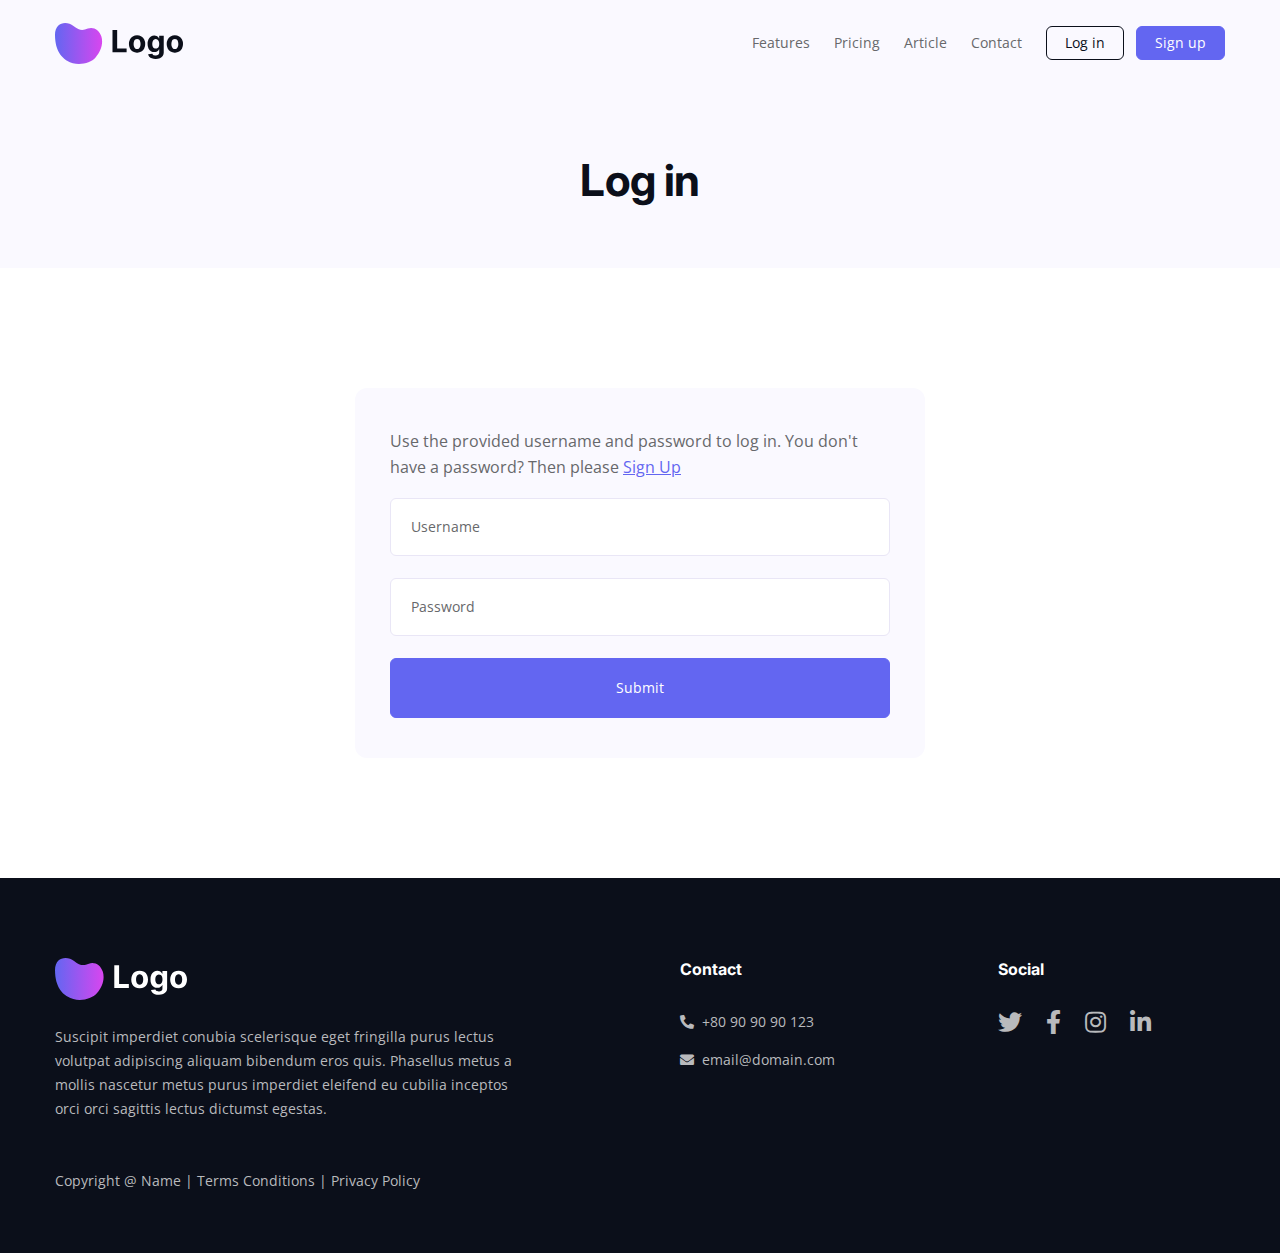
==== Desktop/ADAM/web/log-in.html @ b4df1eb5 "process 1" ====
<!DOCTYPE html>
<html lang="en">
  <head>
    <meta charset="utf-8">
    <meta name="viewport" content="width=device-width, initial-scale=1, shrink-to-fit=no">
    
    <!-- SEO Meta Tags -->
    <meta name="description" content="Your description">
    <meta name="author" content="Your name">

    <!-- OG Meta Tags to improve the way the post looks when you share the page on Facebook, Twitter, LinkedIn -->
    <meta property="og:site_name" content=""> <!-- website name -->
    <meta property="og:site" content=""> <!-- website link -->
    <meta property="og:title" content=""> <!-- title shown in the actual shared post -->
    <meta property="og:description" content=""> <!-- description shown in the actual shared post -->
    <meta property="og:image" content=""> <!-- image link, make sure it's jpg -->
    <meta property="og:url" content=""> <!-- where do you want your post to link to -->
    <meta name="twitter:card" content="summary_large_image"> <!-- to have large image post format in Twitter -->

    <!-- Webpage Title -->
    <title>Log in</title>
    
    <!-- Styles -->
    <link href="https://fonts.googleapis.com/css2?family=Inter:wght@700&family=Open+Sans:wght@400;700&display=swap" rel="stylesheet">
    <link href="css/fontawesome-all.min.css" rel="stylesheet">
    <link href="css/styles.css" rel="stylesheet">
    
    <!-- Favicon  -->
    <link rel="icon" href="images/favicon.png">
  </head>
  <body>
    <!-- Navigation -->
    <nav>
      <div class="container-prim">
        <!-- Image Logo -->
        <a class="logo-image" href="index.html"><img src="images/logo.svg" alt="alternative"></a>

        <!-- Text Logo - Use this if you don't have a graphic logo -->
        <!-- <a class="logo-text" href="index.html">Name</a> -->

        <div class="hamburger">
          <div class="line"></div>
          <div class="line"></div>
          <div class="line"></div>
        </div> <!-- end of hamburger -->

        <div class="navbar">
          <ul>
            <li><a href="features.html">Features</a></li>
            <li><a href="pricing.html">Pricing</a></li>
            <li><a href="article.html">Article</a></li>
            <li><a href="contact.html">Contact</a></li>
          </ul>
          <div class="access-buttons">
            <a class="btn btn-outline btn-sm" href="log-in.html">Log in</a>
            <a class="btn btn-sm" href="sign-up.html">Sign up</a>
          </div>
        </div> <!-- end of navbar -->
      </div> <!-- end of container-prim -->
    </nav> <!-- end of nav -->
    <!-- end of navigation -->

    
    <!-- Header -->
    <header class="bgcolor pt-8 pb-6">
      <div class="container-prim">
        <h1 class="mb-0 tcenter">Log in</h1>
      </div> <!-- end of container-prim -->
    </header> <!-- end of header -->
    <!-- end of header -->


    <!-- Log In Form-2 -->
    <section class="form-2 mt-12 mb-12">
      <div class="container-ter">
        <div class="text-container bgcolor">
          <p>Use the provided username and password to log in. You don't have a password? Then please <a class="colorprim" href="sign-up.html">Sign Up</a></p>
          <!-- Log In Form -->
          <form>
            <input type="text" placeholder="Username" required>
            <input type="text" placeholder="Password" required>
            <button type="submit" class="btn-submit">Submit</button>
          </form>
          <!-- end of log in form -->
        </div> <!-- end of text-container -->
      </div> <!-- end of container-ter -->
    </section> <!-- end of form-2 -->
    <!-- end of log in form-2 -->

    
    <!-- Footer -->
    <footer class="pt-8 pb-6">
      <div class="container-prim grid">
        <div class="about">
          <a href="index.html"><img class="logo-image" src="images/logo-negative.svg" alt="alternative"></a>
          <p class="p-small">Suscipit imperdiet conubia scelerisque eget fringilla purus lectus volutpat adipiscing aliquam bibendum eros quis. Phasellus metus a mollis nascetur metus purus imperdiet eleifend eu cubilia inceptos orci orci sagittis lectus dictumst egestas.</p>
        </div> <!-- end of about -->
        <div class="contact">
          <h6>Contact</h6>
          <ul class="li-space">
            <li class="p-small"><i class="fas fa-phone-alt"></i>+80 90 90 90 123</li>
            <li class="p-small"><i class="fas fa-envelope"></i><a class="noline" href="mailto:email@domain.com">email@domain.com</a></li>
          </ul>
        </div> <!-- end of contact -->
        <div class="social">
          <h6>Social</h6>
          <a href="#"><i class="fab fa-twitter"></i></a>
          <a href="#"><i class="fab fa-facebook-f"></i></a>
          <a href="#"><i class="fab fa-instagram"></i></a>
          <a href="#"><i class="fab fa-linkedin-in"></i></a>
        </div> <!-- end of social -->
      </div> <!-- end of container-prim -->
      <div class="container-prim">
        <p class="p-small mb-0">Copyright @ Name | <a class="noline" href="terms.html">Terms Conditions</a> | <a class="noline" href="privacy.html">Privacy Policy</a></p>
      </div> <!-- end of container-prim -->
    </footer> <!-- end of footer -->
    <!-- end of footer -->


    <!-- Scripts -->
    <script src="js/scripts.js"></script> <!-- Custom scripts -->
  </body>
</html>
---- Desktop/ADAM/web/css/styles.css ----
/* Description: Master CSS file */

/*****************************************
Table Of Contents:
- General Styles
- Navigation
- Home Hero
- Home Cards-1
- Home Text-1
- Home Image-1
- Home Timage-1
- Home Timage-2
- Home Timage-3
- Home Pills
- Home Numbers
- Home Cards-2
- Features Cards-3
- Features Timage-4
- Features Cards-4
- Pricing Table
- Pricing Cards-5
- Sign Up Form-2
- Contact
- Footer
- Media Queries
******************************************/


/**************************/
/*     General Styles     */
/**************************/
* {
  box-sizing: border-box;
  padding: 0;
  margin: 0;
}

/* Colors */
:root {
	--bgcolor: #faf9ff; /* section, element backgrounds */
  --txtcolor-prim: #0b0f1a; /* heading text */
  --txtcolor-sec: #67686b; /* body text */
  --color-prim: #6366f1; /* buttons */
  --color-sec: #d846ef; /* buttons */
	--color-ter: #e9e6f6; /* pills, card borders, input borders */
}

.colorprim {
	color: var(--color-prim);
}

.bgcolor {
	background-color: var(--bgcolor);
}
/* end of colors */

body,
html {
  width: 100%;
	height: 100%;
}

body, p {
	color: var(--txtcolor-sec); 
	font: 400 1rem/1.625rem "Open Sans", sans-serif;
}

p {
	margin-bottom: 18px;
}

h1 {
	margin-bottom: 28px;
	color: var(--txtcolor-prim);
	font-weight: 700;
	font-size: 2.75rem;
	line-height: 3.5rem;
	font-family: "Inter";
	letter-spacing: -0.6px;
}

h2 {
	margin-bottom: 24px;
	color: var(--txtcolor-prim);
	font-weight: 700;
	font-size: 2.125rem;
	line-height: 2.875rem;
	font-family: "Inter";
	letter-spacing: -0.4px;
}

h3 {
	margin-bottom: 20px;
	color: var(--txtcolor-prim);
	font-weight: 700;
	font-size: 1.75rem;
	line-height: 2.375rem;
	font-family: "Inter";
	letter-spacing: -0.2px;
}

h4 {
	margin-bottom: 16px;
	color: var(--txtcolor-prim);
	font-weight: 700;
	font-size: 1.5rem;
	line-height: 2rem;
	font-family: "Inter";
	letter-spacing: -0.1px;
}

h5 {
	margin-bottom: 14px;
	color: var(--txtcolor-prim);
	font-weight: 700;
	font-size: 1.25rem;
	line-height: 1.625rem;
	font-family: "Inter";
}

h6 {
	margin-bottom: 12px;
	color: var(--txtcolor-prim);
	font-weight: 700;
	font-size: 1rem;
	line-height: 1.375rem;
	font-family: "Inter";
}

.p-large {
	font-size: 1.125rem;
	line-height: 1.875rem;
}

.p-small {
	font-size: 0.875rem;
	line-height: 1.5rem;
}

.section-title {
	margin-bottom: 0.25rem;
	color: var(--color-prim);
	font-weight: 700;
}

.tcenter {
	text-align: center;
}

.container-prim,
.container-sec,
.container-ter {
  margin: 0 auto;
  padding: 0 15px;
}

.container-prim {
	max-width: 1200px;
}

.container-sec {
	max-width: 900px;
}

.container-ter {
	max-width: 600px;
}

.grid {
  display: grid;
  gap: 20px;
  justify-content: center;
  align-items: start;
  height: 100%;
}

img {
	max-width: 100%;
	vertical-align: middle; /* solves a gap when inside image-container */
}

ul {
    list-style-type: none;
}

.li-space li {
	margin-bottom: 14px;
}

.list-bullets li,
.list-check li {
	display: flex;
}

.list-bullets li .fas {
	margin-right: 8px;
	font-size: 0.375rem;
	line-height: 1.625rem;
}

.list-check li .fas {
	margin-right: 8px;
	color: var(--color-prim);
	font-size: 0.75rem;
	line-height: 1.75rem;
}

a {
	color: var(--txtcolor-sec);
	text-decoration: underline;
}

.noline,
.noline:hover {
	text-decoration: none;
}

.btn {
	display: inline-block;
	padding: 22px 26px 22px 26px;
	border: 1px solid var(--color-prim);
	border-radius: 6px;
	background-color: var(--color-prim);
	color: #ffffff;
	font-weight: 400;
	font-size: 0.875rem;
	line-height: 0;
	text-decoration: none;
	transition: all 0.2s;
}

.btn:hover {
	background-color: transparent;
	color: var(--color-prim); /* needs to stay here because of the color property of a tag */
	text-decoration: none;
}

.btn-lg {
	padding: 26px 32px 26px 32px;
}

.btn-sm {
	padding: 16px 18px 16px 18px;
}

.btn-outline {
	border: 1px solid var(--txtcolor-prim);
	background-color: transparent;
	color: var(--txtcolor-prim);
}

.btn-outline:hover {
	background-color: var(--txtcolor-prim);
	color: #ffffff; /* needs to stay here because of the color property of a tag */
}

input,
textarea {
	width: 100%;
	margin-bottom: 22px;
	padding-top: 1rem;
	padding-bottom: 1rem;
	padding-left: 1.25rem;
	border: 1px solid var(--color-ter);
	border-radius: 6px;
	background-color: #ffffff;
	color: var(--txtcolor-sec);
	font-size: 0.875rem;
	line-height: 1.5rem;
	font-family: "Open Sans"; /* overrides default browser settings */
	-webkit-appearance: none; /* removes inner shadow on form inputs on ios safari */
}

::placeholder {
	color: var(--txtcolor-sec);
	opacity: 1; /* Firefox */
}

textarea {
	display: block;
	height: 14rem; /* used instead of html rows to normalize height between Chrome and IE/FF */
}

input:hover,
input:focus,
textarea:hover,
textarea:focus {
	border-color: #cfcdd7;
	outline: none; /* Removes blue border on focus */
}

.btn-submit {
	display: inline-block;
	width: 100%;
	height: 3.75rem;
	border: 1px solid var(--color-prim);
	border-radius: 6px;
	background-color: var(--color-prim);
	color: #ffffff;
	font-weight: 400;
	font-size: 0.875rem;
	line-height: 0;
	font-family: "Open Sans"; /* overrides default browser settings */
	cursor: pointer;
	transition: all 0.2s;
}

.btn-submit:hover {
	background-color: transparent;
	color: var(--color-prim);
}

.basic img {
	border-radius: 12px;
}

.textbox {
	padding: 40px;
	border-radius: 12px;
}

.mt-12 {
	margin-top: 120px;
}

.mb-0 {
	margin-bottom: 0;
}

.mb-4 {
	margin-bottom: 40px;
}

.mb-6 {
	margin-bottom: 60px;
}

.mb-8 {
	margin-bottom: 80px;
}

.mb-12 {
	margin-bottom: 120px;
}

.pt-2 {
	padding-top: 20px;
}

.pt-6 {
	padding-top: 60px;
}

.pt-8 {
	padding-top: 80px;
}

.pt-12 {
	padding-top: 120px;
}

.pt-14 {
	padding-top: 140px;
}

.pb-6 {
	padding-bottom: 60px;
}

.pb-12 {
	padding-bottom: 120px;
}

.pb-14 {
	padding-bottom: 140px;
}


/**********************/
/*     Navigation     */
/**********************/
nav {
  background: #ffffff;
}

nav .container-prim {
	display: flex;
	flex-wrap: wrap;
	align-items: center;
	justify-content: space-between;
}

nav a,
nav a:hover {
	text-decoration: none;
}

nav .logo-image {
	width: 128px;
	margin-top: 8px;
	margin-bottom: 8px;
}

nav .logo-text {
	margin-top: 12px;
	margin-bottom: 12px;
	color: var(--txtcolor-prim);
	font-weight: 700;
	font-size: 2.25rem;
	line-height: 2rem;
	letter-spacing: -1.25px;
}

nav .navbar {
	display: none;
	width: 100%;
	padding-top: 5px;
	padding-bottom: 15px;
}

@-webkit-keyframes slideIn {
	from { 
		transform: translateY(-100%); 
	}
	to { 
		transform: translateY(0); 
	}
}
@keyframes slideIn {
	from { 
		transform: translateY(-100%); 
	}
	to { 
		transform: translateY(0); 
	}
}

nav .navbar.active {
	display: block;
	animation: slideIn 0.1s;
}

nav ul {
	display: flex;
	flex-direction: column;
	flex-wrap: wrap;
	text-align: center;
}

nav ul li {
	padding: 0.5rem 0.75rem 0.5rem 0.75rem;
	font-size: 0.875rem;
}

nav .btn {
	display: block;
	text-align: center;
}

nav .btn-outline {
	margin-bottom: 10px;
}

/* Hamburger */
nav .hamburger {
  transition: opacity .3s;
}

nav .hamburger:hover {
  cursor: pointer;
  opacity: .5;
}

nav .hamburger .line{
  width: 32px;
  height: 3px;
  background: var(--txtcolor-sec);
  margin: 6px auto;
  transition: all 0.3s ease-in-out;
  border-radius: 5px;
}
/* end of hamburger */


/*********************/
/*     Home Hero     */
/*********************/
.hero {
	padding-top: 100px;
	padding-bottom: 160px;
}

.hero .text-container {
	margin-bottom: 56px;
}

.hero .btn {
	margin-bottom: 70px;
}

.hero .logo-container {
	display: flex;
	align-items: center;
	flex-wrap: wrap;
}

.hero .logo-container img {
	margin-right: 30px;
	margin-bottom: 20px;
}

.hero .logo-container img:last-of-type {
	margin-right: 0;
}


/************************/
/*     Home Cards-1     */
/************************/
.cards-1 .grid {
	row-gap: 60px;
}


/***********************/
/*     Home Text-1     */
/***********************/
.text-1 .grid {
	align-items: center;
}


/************************/
/*     Home Image-1     */
/************************/
.image-1 .image-container {
	border-radius: 16px;
	background: linear-gradient(to bottom right, var(--color-prim), var(--color-sec)); 
	text-align: center;
}

.image-1 img {
	max-width: 90%;
	margin-top: 5%;
}


/*************************/
/*     Home Timage-1     */
/*************************/
.timage-1 .grid {
	gap: 100px;
	align-items: center;
}

.timage-1 .image-container {
	padding-top: 8%;
	padding-left: 8%;
	border-radius: 16px;
	background: linear-gradient(to bottom right, rgba(99, 102, 241, 0.4), rgba(216, 70, 239, 0.4));
	text-align: right;
}


/*************************/
/*     Home Timage-2     */
/*************************/
.timage-2 .grid {
	gap: 100px;
	align-items: center;
}

.timage-2 .image-container {
	padding-top: 8%;
	padding-right: 8%;
	border-radius: 16px;
	background: linear-gradient(to bottom right, rgba(99, 102, 241, 0.4), rgba(216, 70, 239, 0.4));
}


/*************************/
/*     Home Timage-3     */
/*************************/
.timage-3 .grid {
	gap: 100px;
	align-items: center;
}

.timage-3 .image-container {
	padding-top: 8%;
	padding-left: 8%;
	border-radius: 16px;
	background: linear-gradient(to bottom right, rgba(99, 102, 241, 0.4), rgba(216, 70, 239, 0.4));
	text-align: right;
}

.timage-3 p {
	margin-bottom: 28px;
}


/**********************/
/*     Home Pills     */
/**********************/
.pills h2 {
	margin-bottom: 40px;
}

.pills .wrapper {
  display: flex;
  flex-direction: column;
}

.pills .tab {
  display: inline-block;
  margin: 0 2px 10px 2px;
	padding: 9px 24px;
	border: 1px solid var(--color-ter);
	border-radius: 6px;
	cursor: pointer;
}

.pills .tab:hover {
	background: var(--color-ter);
}

.pills .tabs {
	margin-bottom: 30px;
}

.pills .panels {
	width: 100%;
  min-height: 200px;
}

.pills .panel {
  display: none;
  animation: fadeIn 0.8s;
}

@keyframes fadeIn {
	from {
		opacity: 0;
	}
	to {
		opacity: 1;
	}
}

.pills .radio {
  display: none;
}

#pill-one:checked ~ .panels #panel-one,
#pill-two:checked ~ .panels #panel-two,
#pill-three:checked ~ .panels #panel-three,
#pill-four:checked ~ .panels #panel-four {
  display: block;
}

#pill-one:checked ~ .tabs #tab-one,
#pill-two:checked ~ .tabs #tab-two,
#pill-three:checked ~ .tabs #tab-three,
#pill-four:checked ~ .tabs #tab-four {
  background: var(--color-ter);
}


/************************/
/*     Home Numbers     */
/************************/
.numbers {
	background: linear-gradient(to bottom right, var(--color-prim), var(--color-sec));
}

.numbers h2 {
	color: #ffffff;
}

.numbers .grid {
	gap: 60px;
}

.numbers .title {
	margin-bottom: 20px;
	color: #ffffff;
	font-weight: 700;
	font-size: 4.25rem;
	line-height: 4.5rem;
	letter-spacing: -0.6px;
}

.numbers p {
	color: #e8edf6;
}


/************************/
/*     Home Cards-2     */
/************************/
.cards-2 .grid {
	gap: 40px;
}

.cards-2 .card {
	padding: 44px 40px;
	border-radius: 12px;
	background: #ffffff;
}

.cards-2 .card p {
	margin-bottom: 30px;
}

.cards-2 .card .wrapper {
	display: flex;
	align-items: center;
}

.cards-2 .card img {
	width: 60px;
	margin-right: 20px;
	border-radius: 50%;
}


/****************************/
/*     Features Cards-3     */
/****************************/
.cards-3 .grid {
	gap: 30px;
	row-gap: 80px;
}

.cards-3 .card {
	position: relative;
	padding: 48px 33px 35px 33px;
	border-radius: 12px;
	background-color: #ffffff;
}

.cards-3 .icon {
	position: absolute;
	top: -25px;
	left: 33px;
	width: 50px; 
	height: 50px; 
	border-radius: 6px;
	background-color: var(--color-prim);
	text-align: center;
}

.cards-3 .fas {
	color: #ffffff;
	font-size: 1.625rem;
	line-height: 50px;
}


/*****************************/
/*     Features Timage-4     */
/*****************************/
.timage-4 .grid {
	gap: 60px;
	align-items: center;
}

.timage-4 img {
	border-radius: 12px;
}


/****************************/
/*     Features Cards-4     */
/****************************/
.cards-4 .grid {
	gap: 40px;
}

.cards-4 .card {
	padding: 44px 40px;
	border-radius: 12px;
}

.cards-4 h5 {
	margin-bottom: 28px;
}

.cards-4 .icon-container {
	margin-bottom: 35px;
}

.cards-4 img {
	width: 84px;
}


/*************************/
/*     Pricing Table     */
/*************************/
.table .grid {
	gap: 40px;
}

.table .table-container {
	margin-bottom: 28px;
	padding: 38px 40px 22px 40px;
	border-radius: 12px;
	background: #ffffff;
}

.table .price {
	margin-bottom: 35px;
	color: var(--txtcolor-prim);
	font-weight: 700;
	font-size: 5rem;
	line-height: 5rem;
}

.table .currency {
	font-size: 1.75rem;
	line-height: 3.25rem;
	vertical-align: top;
}

.table h6 {
	margin-bottom: 15px;
}

.table .btn {
	display: block;
	text-align: center;
}


/***************************/
/*     Pricing Cards-5     */
/***************************/
.cards-5 .grid {
	gap: 40px;
}

.cards-5 .card {
	padding: 32px 40px 44px 40px;
	border: 1px solid var(--color-ter);
	border-radius: 12px;
}

.cards-5 ul {
	margin-bottom: 30px;
}


/**************************/
/*     Sign Up Form-2     */
/**************************/
.form-2 .text-container {
	padding: 30px 20px;
	border-radius: 12px;
}


/*******************/
/*     Contact     */
/*******************/
.form-1 .grid {
	gap: 70px;
}

.form-1 .fas {
	margin-right: 8px;
}

.form-1 .fab {
	margin-right: 22px;
	font-size: 1.75rem;
	color: var(--txtcolor-sec);
}

.form-1 .fab:hover {
	color: var(--txtcolor-prim);
}


/******************/
/*     Footer     */
/******************/
footer {
	background-color: var(--txtcolor-prim);
	color: #ffffff;
}

footer .container-prim:first-of-type {
	margin-bottom: 30px;
}

footer .logo-image {
	width: 132px;
	margin-bottom: 25px;
}

footer h6 {
	margin-bottom: 30px;
	color: #ffffff;
}

footer p,
footer p a,
footer li,
footer li a,
footer .fab {
	color: #b9babd;
}

footer .fas {
	margin-right: 8px;
}

footer .fab {
	margin-right: 20px;
	font-size: 1.5rem;
}

footer .fab:hover {
	color: #ffffff;
}


/*************************/
/*     Media Queries     */
/*************************/	
/* Min-width 992px */
@media (min-width: 992px) {
	/* General Styles */
	.h1-large {
		font-size: 3.375rem;
		line-height: 4rem;
	}

	.grid {
		grid-template-columns: repeat(2, 1fr);
	}
	
	.grid-3 {
		grid-template-columns: repeat(3, 1fr);
	}
	/* end of general styles */


	/* Navigation */
	nav {
		padding-top: 15px;
		background-color: var(--bgcolor);
	}

	nav .navbar,
	nav .navbar.active {
		display: flex;
		align-items: center;
		width: auto;
		padding-top: 0;
		padding-bottom: 0;
	}

	nav ul {
		flex-direction: row;
		margin-right: 12px;
	}

	nav ul li:hover a {
		padding-bottom: 4px;
    border-bottom: 2px solid var(--color-prim);
	}

	nav .btn {
		display: inline-block;
	}

	nav .btn-outline {
		margin-right: 8px;
		margin-bottom: 0;
	}

	nav .hamburger {
		display: none;
	}
	/* end of navigation */


	/* Home Hero */
	.hero .text-container {
		margin-bottom: 0;
	}
	/* end of home hero */


	/* Home Pills */
	.pills .grid {
		grid-template-columns: 1fr 2fr;
	}

	.pills .image-container {
		max-width: 692px;
		margin-right: 0;
		margin-left: auto;
	}
	/* end of home pills */


	/* Features Timage-4 */
	.timage-4 .grid {
		grid-template-columns: 3fr 5fr;
		row-gap: 100px;
	}
	/* end of features timage-4 */


	/* Sign Up Form-2 */
	.form-2 .text-container {
		padding: 40px 35px;
	}
	/* end of sign Up Form-2 */


	/* Footer */
	footer .grid {
		grid-template-columns: 2fr 1fr 1fr;
		gap: 50px;
	}
	/* end of footer */
}
/* end of min-width 992px */


/* Min-width 1200px */
@media (min-width: 1200px) {
	/* Home Hero */
	.hero {
		padding-top: 160px;
		padding-bottom: 200px;
		position: relative;
		overflow: hidden;
	}

	.hero .text-container {
		margin-right: 80px;
	}

	.hero .image-container img {
		position: absolute;
		top: 100px;
		width: 1000px;
	}
	/* end of home hero */


	/* Home Cards-1 */
	.cards-1 .grid {
		gap: 60px;
	}
	
	.cards-1 h4 {
		margin-right: 80px;
	}
	/* end of home cards-1 */


	/* Home Text-1 */
	.text-1 .grid {
		gap: 80px;
	}
	/* end of home text-1 */


	/* Home Image-1 */
	.image-1 {
		position: relative;
	}

	.image-1 .image-container {
		height: 550px;
	}

	.image-1 img {
		position: absolute;
		left: 0;
		right: 0;
		max-width: 100%;
		width: 944px;
		margin-top: 80px;
		margin-right: auto;
		margin-left: auto;
	}
	/* end of home image-1 */


	/* Home Timage-1 */
	.timage-1 h2 {
		margin-right: 130px;
	}
	/* end of home timage-1 */
	
	
	/* Home Timage-2 */
	.timage-2 h2 {
		margin-right: 130px;
	}
	/* end of home timage-2 */


	/* Home Timage-3 */
	.timage-3 h2 {
		margin-right: 130px;
	}
	/* end of home timage-3 */


	/* Home Numbers */
	.numbers h2 {
		width: 420px;
		margin-right: auto;
		margin-left: auto;
	}

	.numbers .grid {
		gap: 110px;
	}
	/* end of home numbers */


	/* Home Text-2 */
	.text-2 h2 {
		width: 640px;
		margin-right: auto;
		margin-left: auto;
	}
	
	.text-2 p {
		width: 540px;
		margin-right: auto;
		margin-left: auto;
	}
	/* end of home text-2 */


	/* Footer */
	footer .about {
		margin-right: 70px;
	}

	footer .contact, 
	footer .social {
		margin-left: 40px;
	}
	/* end of footer */
}
/* end of min-width 1200px */
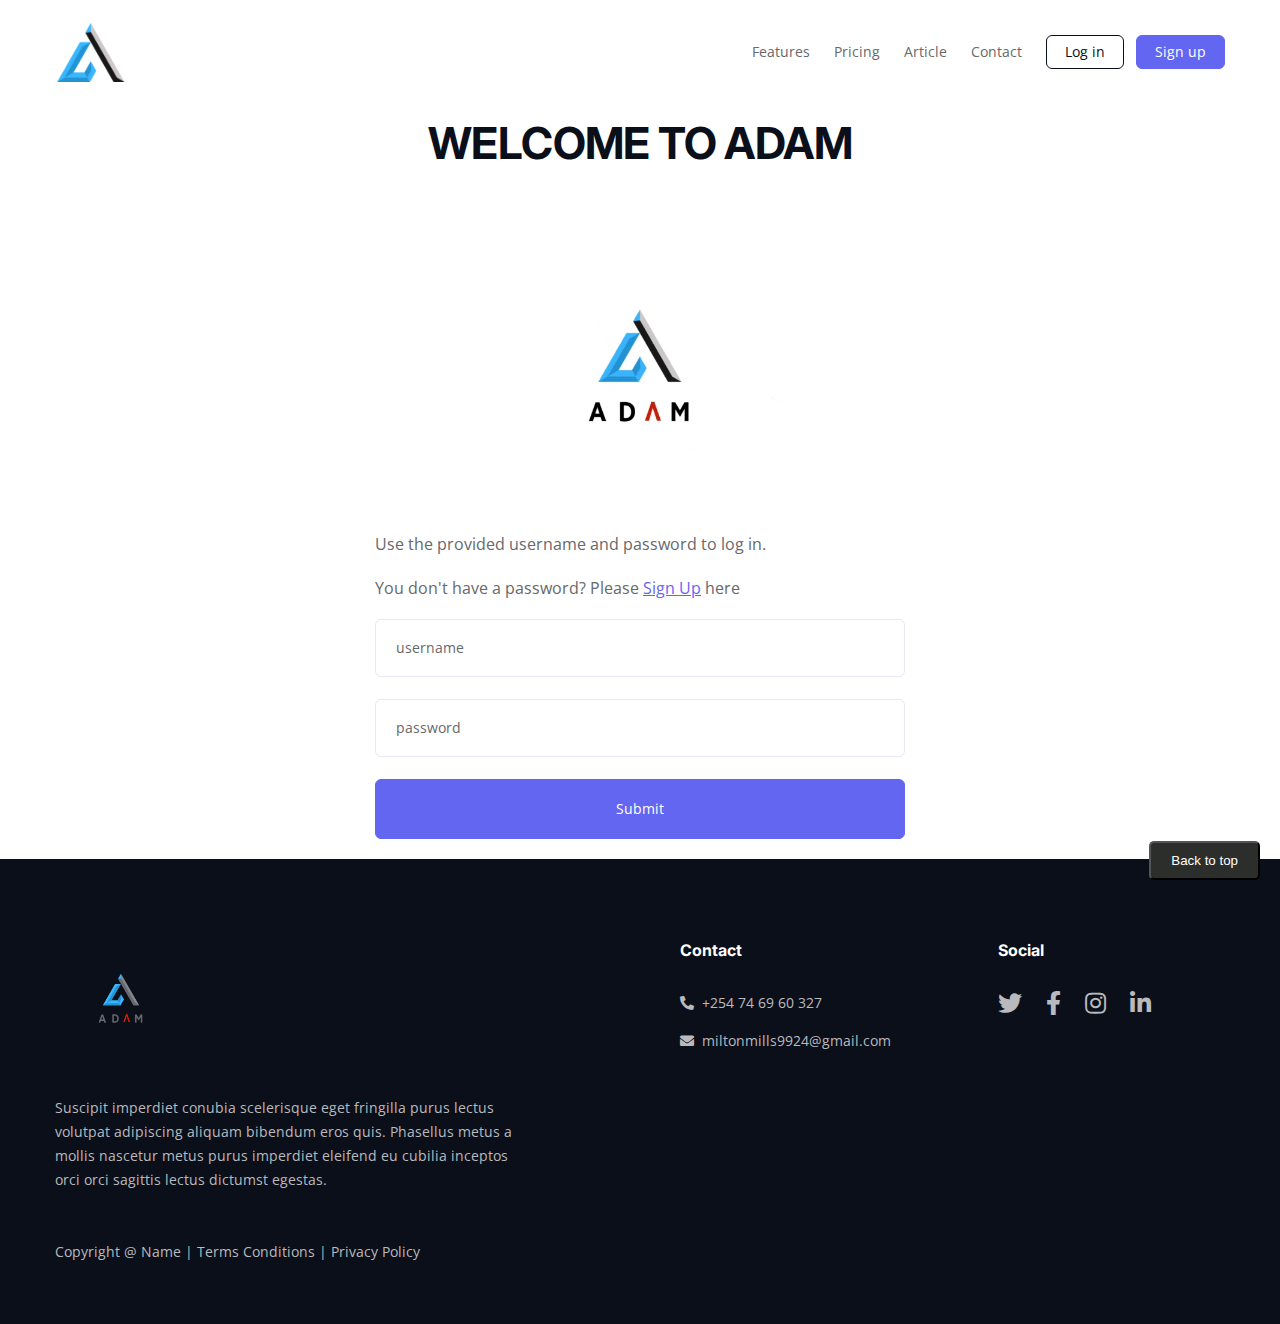
==== commit 25a3c085: "changes to login panel, authentication working." ====
--- a/Desktop/ADAM/web/log-in.html
+++ b/Desktop/ADAM/web/log-in.html
@@ -33,7 +33,7 @@
     <nav>
       <div class="container-prim">
         <!-- Image Logo -->
-        <a class="logo-image" href="index.html"><img src="images/logo.svg" alt="alternative"></a>
+        <a class="logo-image" href="index.html"><img src="images/logo.png" alt="alternative"></a>
 
         <!-- Text Logo - Use this if you don't have a graphic logo -->
         <!-- <a class="logo-text" href="index.html">Name</a> -->
@@ -64,42 +64,44 @@
     <!-- Header -->
     <header class="bgcolor pt-8 pb-6">
       <div class="container-prim">
-        <h1 class="mb-0 tcenter">Log in</h1>
+        <h1 class="mb-0 tcenter">WELCOME TO ADAM</h1>
       </div> <!-- end of container-prim -->
     </header> <!-- end of header -->
     <!-- end of header -->
 
-
+    <img src="images/adam.gif" class="logogif">
+  
     <!-- Log In Form-2 -->
-    <section class="form-2 mt-12 mb-12">
+    
       <div class="container-ter">
         <div class="text-container bgcolor">
-          <p>Use the provided username and password to log in. You don't have a password? Then please <a class="colorprim" href="sign-up.html">Sign Up</a></p>
+         <p>Use the provided username and password to log in.</p> 
+         <p> You don't have a password? Please <a class="colorprim" href="sign-up.html">Sign Up</a> here</p>
           <!-- Log In Form -->
-          <form>
-            <input type="text" placeholder="Username" required>
-            <input type="text" placeholder="Password" required>
+          <form id="login-form">
+            <input type="text" id="username" placeholder="username" required>
+            <input type="text" id="password" placeholder="password" required>
             <button type="submit" class="btn-submit">Submit</button>
+            <div id="error-message"></div>
+    </div>
           </form>
           <!-- end of log in form -->
         </div> <!-- end of text-container -->
       </div> <!-- end of container-ter -->
-    </section> <!-- end of form-2 -->
-    <!-- end of log in form-2 -->
 
     
     <!-- Footer -->
     <footer class="pt-8 pb-6">
       <div class="container-prim grid">
         <div class="about">
-          <a href="index.html"><img class="logo-image" src="images/logo-negative.svg" alt="alternative"></a>
+          <a href="index.html"><img class="logo-image" src="images/favicon.png" alt="alternative"></a>
           <p class="p-small">Suscipit imperdiet conubia scelerisque eget fringilla purus lectus volutpat adipiscing aliquam bibendum eros quis. Phasellus metus a mollis nascetur metus purus imperdiet eleifend eu cubilia inceptos orci orci sagittis lectus dictumst egestas.</p>
         </div> <!-- end of about -->
         <div class="contact">
           <h6>Contact</h6>
           <ul class="li-space">
-            <li class="p-small"><i class="fas fa-phone-alt"></i>+80 90 90 90 123</li>
-            <li class="p-small"><i class="fas fa-envelope"></i><a class="noline" href="mailto:email@domain.com">email@domain.com</a></li>
+            <li class="p-small"><i class="fas fa-phone-alt"></i>+254 74 69 60 327</li>
+            <li class="p-small"><i class="fas fa-envelope"></i><a class="noline" href="mailto:miltonmills9924@gmail.com">miltonmills9924@gmail.com</a></li>
           </ul>
         </div> <!-- end of contact -->
         <div class="social">
--- a/Desktop/ADAM/web/css/styles.css
+++ b/Desktop/ADAM/web/css/styles.css
@@ -37,7 +37,7 @@
 
 /* Colors */
 :root {
-	--bgcolor: #faf9ff; /* section, element backgrounds */
+	--bgcolor: #ffffff; /* section, element backgrounds */
   --txtcolor-prim: #0b0f1a; /* heading text */
   --txtcolor-sec: #67686b; /* body text */
   --color-prim: #6366f1; /* buttons */
@@ -152,6 +152,7 @@
 .container-ter {
   margin: 0 auto;
   padding: 0 15px;
+	
 }
 
 .container-prim {
@@ -268,12 +269,20 @@
 	font-size: 0.875rem;
 	line-height: 1.5rem;
 	font-family: "Open Sans"; /* overrides default browser settings */
-	-webkit-appearance: none; /* removes inner shadow on form inputs on ios safari */
+	appearance: none; /* removes inner shadow on form inputs on ios safari */
 }
 
 ::placeholder {
 	color: var(--txtcolor-sec);
 	opacity: 1; /* Firefox */
+}
+
+.logogif {
+width: 300px;
+height: 300px;
+margin-left: auto;
+margin-right: auto;
+display: block;
 }
 
 textarea {
@@ -305,6 +314,12 @@
 	transition: all 0.2s;
 }
 
+#error-message {
+  text-align: center;
+  color: red;
+  margin-top: 20px;
+}
+
 .btn-submit:hover {
 	background-color: transparent;
 	color: var(--color-prim);
@@ -384,10 +399,12 @@
 }
 
 nav .container-prim {
+	height: 20px;
 	display: flex;
 	flex-wrap: wrap;
 	align-items: center;
 	justify-content: space-between;
+	
 }
 
 nav a,
@@ -396,9 +413,10 @@
 }
 
 nav .logo-image {
-	width: 128px;
+	width: 70px;
 	margin-top: 8px;
 	margin-bottom: 8px;
+	margin-right: 50px;
 }
 
 nav .logo-text {
@@ -535,12 +553,12 @@
 /************************/
 .image-1 .image-container {
 	border-radius: 16px;
-	background: linear-gradient(to bottom right, var(--color-prim), var(--color-sec)); 
+	background: linear-gradient(to bottom right, rgba(3, 2, 2, 0.993), rgba(4, 245, 16, 0.911) ); 
 	text-align: center;
 }
 
 .image-1 img {
-	max-width: 90%;
+	max-width: 60%;
 	margin-top: 5%;
 }
 
@@ -557,7 +575,7 @@
 	padding-top: 8%;
 	padding-left: 8%;
 	border-radius: 16px;
-	background: linear-gradient(to bottom right, rgba(99, 102, 241, 0.4), rgba(216, 70, 239, 0.4));
+	background: linear-gradient(to bottom right, rgba(0, 0, 0, 0.4), rgba(226, 5, 5, 0.774));
 	text-align: right;
 }
 
@@ -574,7 +592,7 @@
 	padding-top: 8%;
 	padding-right: 8%;
 	border-radius: 16px;
-	background: linear-gradient(to bottom right, rgba(99, 102, 241, 0.4), rgba(216, 70, 239, 0.4));
+	background: linear-gradient(to bottom right, rgba(245, 3, 116, 0.911), rgba(8, 240, 0, 0.4));
 }
 
 
@@ -590,7 +608,7 @@
 	padding-top: 8%;
 	padding-left: 8%;
 	border-radius: 16px;
-	background: linear-gradient(to bottom right, rgba(99, 102, 241, 0.4), rgba(216, 70, 239, 0.4));
+	background: linear-gradient(to bottom right, rgba(5, 236, 236, 0.815), rgba(141, 216, 2, 0.87));
 	text-align: right;
 }
 
@@ -857,6 +875,7 @@
 .form-2 .text-container {
 	padding: 30px 20px;
 	border-radius: 12px;
+	
 }
 
 
@@ -1018,9 +1037,19 @@
 	/* Sign Up Form-2 */
 	.form-2 .text-container {
 		padding: 40px 35px;
-	}
+		
+	}
+
 	/* end of sign Up Form-2 */
 
+	/*log in form */
+	.text-container{
+		padding-left: 20px;
+		padding-right: 20px;
+		border-radius: 3px;
+		
+	}
+/*end of log in form*/
 
 	/* Footer */
 	footer .grid {
@@ -1142,6 +1171,20 @@
 	}
 	/* end of home text-2 */
 
+	/* back to top button */
+	.back-to-top {
+		position: fixed;
+		bottom: 20px;
+		right: 20px;
+		background-color: #2c2e2c;
+		color: #fff;
+		padding: 10px 20px;
+		border-radius: 5px;
+		cursor: pointer;
+		opacity: 50;
+		transition: opacity 0.3s ease-in-out;
+	}
+
 
 	/* Footer */
 	footer .about {
